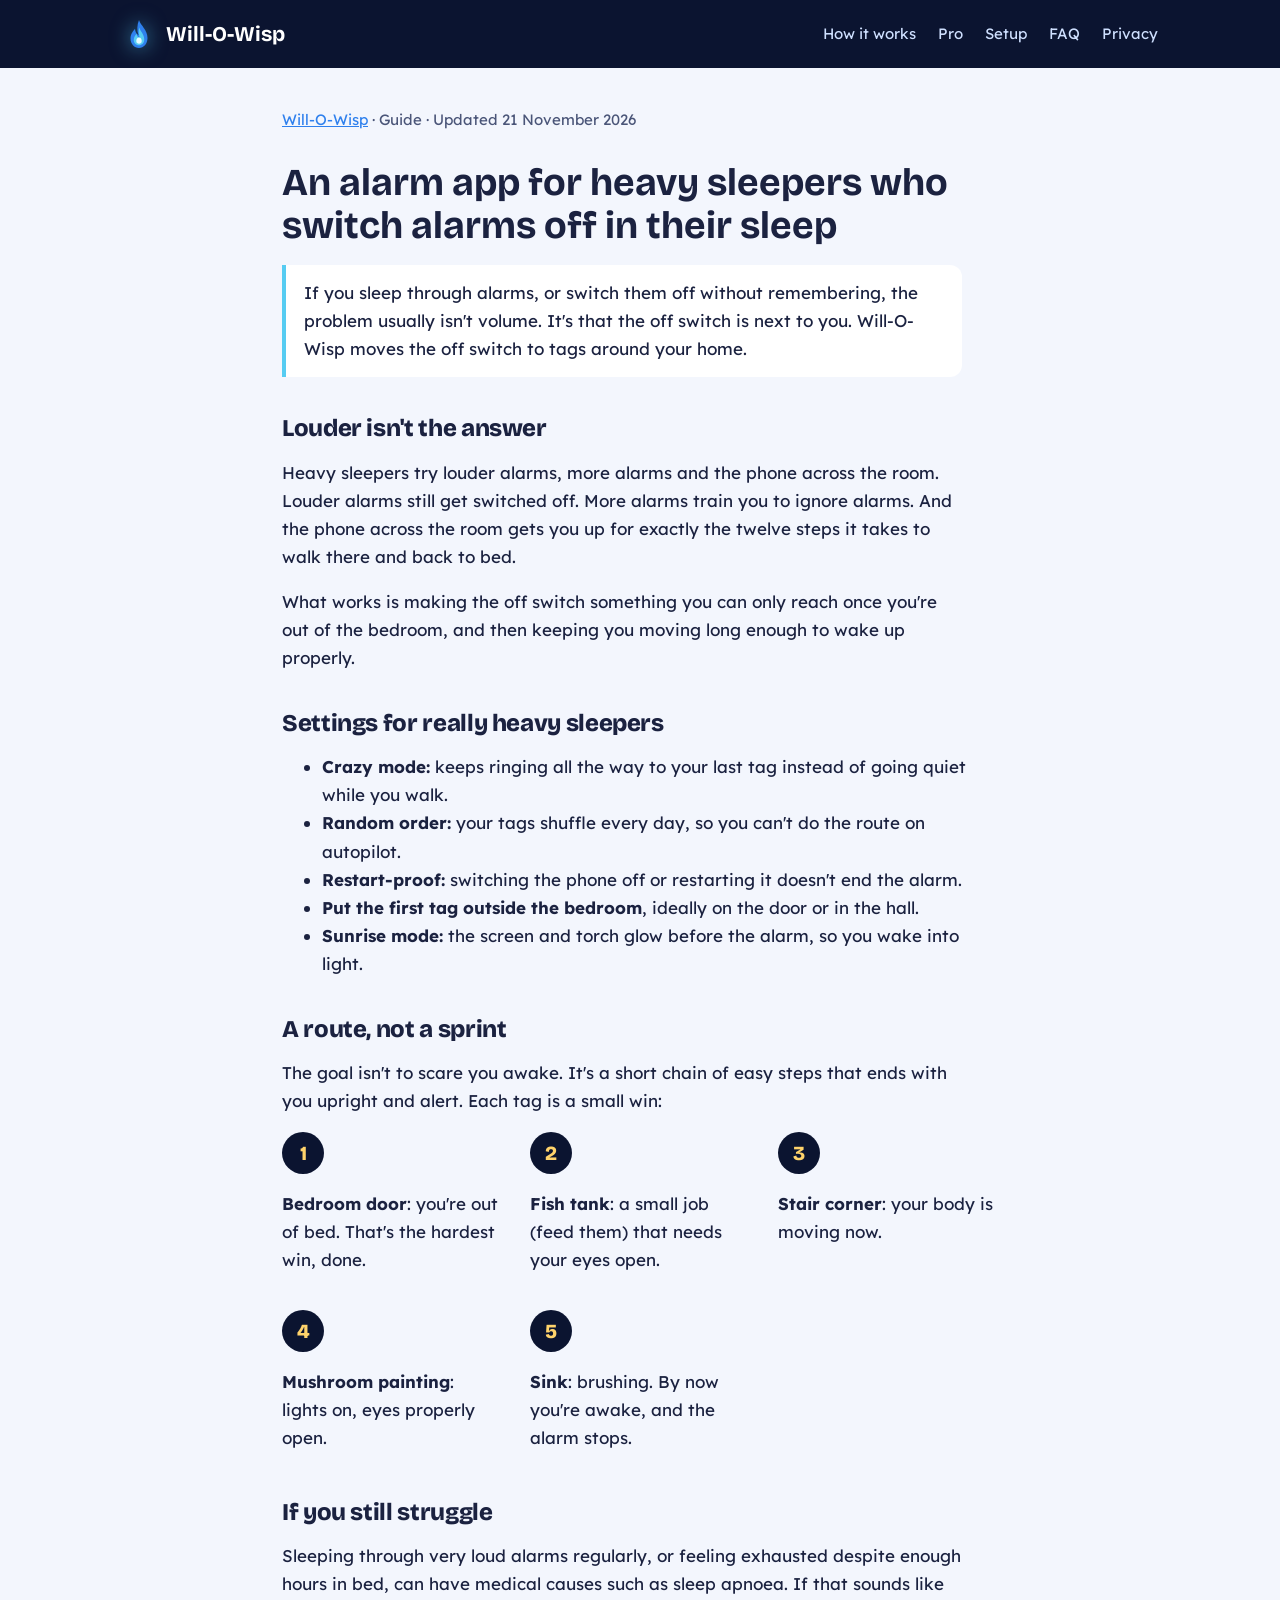
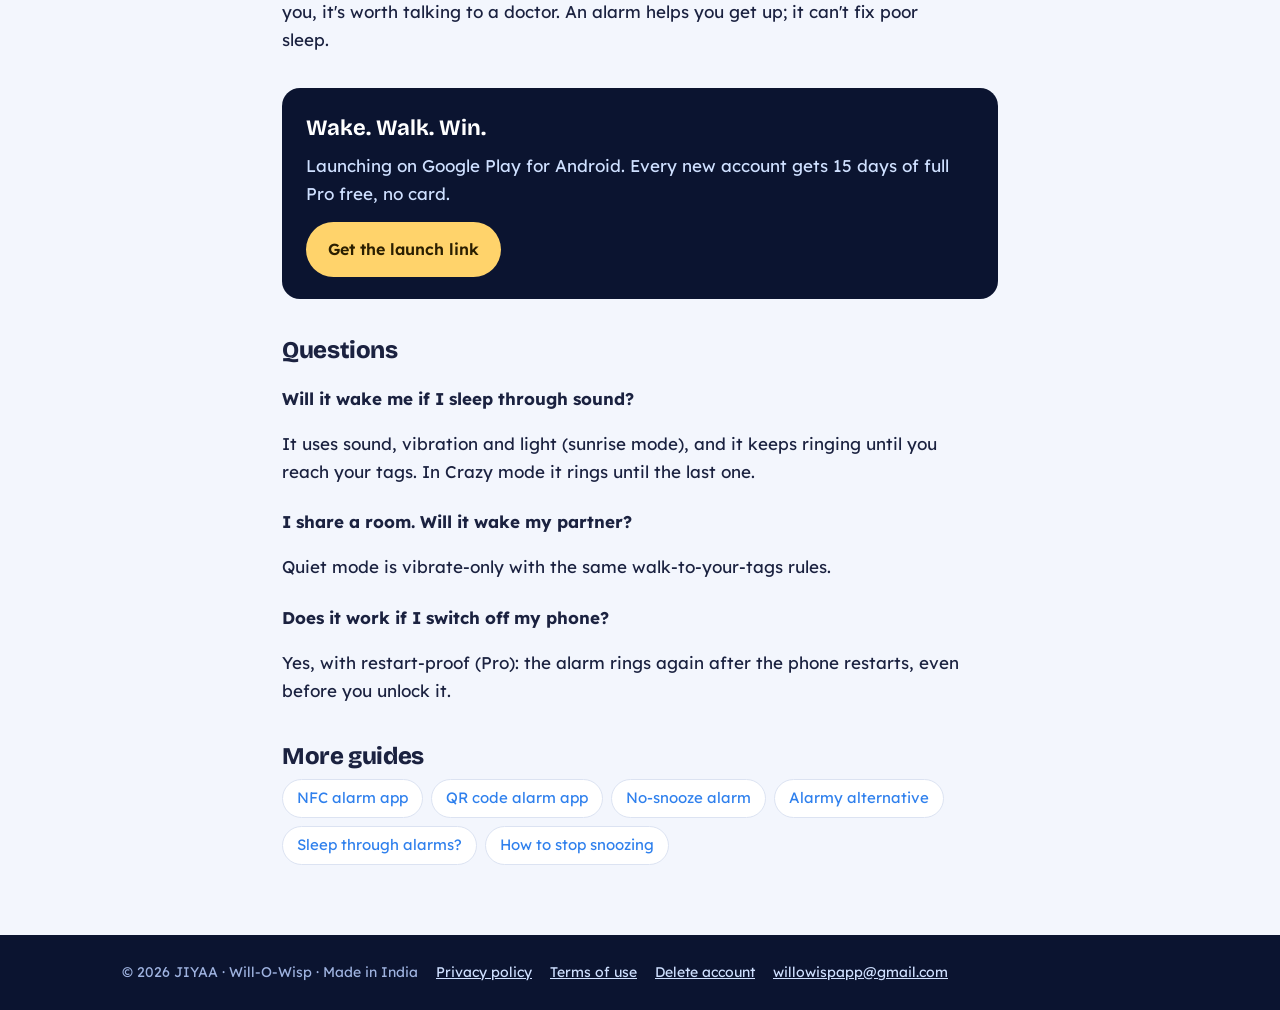
==== alarm-for-heavy-sleepers.html @ 0ce8449d "Add files via upload" ====
<!doctype html>
<html lang="en">
<head>
<meta charset="utf-8">
<meta name="viewport" content="width=device-width, initial-scale=1">
<title>Alarm App for Heavy Sleepers: one you can&#x27;t sleep through | Will-O-Wisp</title>
<meta name="description" content="An alarm app for heavy sleepers who switch off alarms in their sleep. Will-O-Wisp only stops when you walk to tags around your home, with Crazy mode for the heaviest sleepers.">
<link rel="canonical" href="https://willowispalarm.com/alarm-for-heavy-sleepers.html">
<meta property="og:type" content="website">
<meta property="og:title" content="Alarm App for Heavy Sleepers: one you can&#x27;t sleep through | Will-O-Wisp">
<meta property="og:description" content="An alarm app for heavy sleepers who switch off alarms in their sleep. Will-O-Wisp only stops when you walk to tags around your home, with Crazy mode for the heaviest sleepers.">
<meta property="og:url" content="https://willowispalarm.com/alarm-for-heavy-sleepers.html">
<meta property="og:image" content="https://willowispalarm.com/og.jpg">
<meta name="twitter:card" content="summary_large_image">
<link rel="icon" href="favicon.png">
<link rel="preconnect" href="https://fonts.googleapis.com">
<link rel="preconnect" href="https://fonts.gstatic.com" crossorigin>
<link href="https://fonts.googleapis.com/css2?family=Bricolage+Grotesque:wght@700;800&family=Lexend:wght@400;600&display=swap" rel="stylesheet">
<link rel="stylesheet" href="style.css">
<style>
.cta-box{background:var(--night);color:#fff;border-radius:18px;padding:22px 24px;margin:34px 0}
.cta-box h3{margin:0 0 6px;font-family:var(--display);font-size:22px}.cta-box p{color:#CFE0FF;margin:0 0 14px}
.guides{display:flex;flex-wrap:wrap;gap:8px;margin:10px 0 0}.guides a{background:#fff;border:1px solid var(--line);border-radius:999px;padding:6px 14px;text-decoration:none;font-size:15px}
.legal table{border-collapse:collapse;width:100%;margin:12px 0;font-size:15px}.legal th,.legal td{border:1px solid var(--line);padding:8px 10px;text-align:left;vertical-align:top}.legal th{background:#fff}
.steps li{margin-bottom:8px}
</style>
<script type="application/ld+json">[{"@context": "https://schema.org", "@type": "WebPage", "headline": "An alarm app for heavy sleepers who switch alarms off in their sleep", "description": "An alarm app for heavy sleepers who switch off alarms in their sleep. Will-O-Wisp only stops when you walk to tags around your home, with Crazy mode for the heaviest sleepers.", "url": "https://willowispalarm.com/alarm-for-heavy-sleepers.html", "inLanguage": "en", "author": {"@type": "Person", "name": "Pushparaj Subburaj"}, "publisher": {"@type": "Organization", "name": "JIYAA", "url": "https://willowispalarm.com"}, "about": {"@type": "SoftwareApplication", "name": "Will-O-Wisp: Walk Alarm", "operatingSystem": "Android", "applicationCategory": "LifestyleApplication"}, "datePublished": "2026-11-21", "dateModified": "2026-11-21"}, {"@context": "https://schema.org", "@type": "FAQPage", "mainEntity": [{"@type": "Question", "name": "Will it wake me if I sleep through sound?", "acceptedAnswer": {"@type": "Answer", "text": "It uses sound, vibration and light (sunrise mode), and it keeps ringing until you reach your tags. In Crazy mode it rings until the last one."}}, {"@type": "Question", "name": "I share a room. Will it wake my partner?", "acceptedAnswer": {"@type": "Answer", "text": "Quiet mode is vibrate-only with the same walk-to-your-tags rules."}}, {"@type": "Question", "name": "Does it work if I switch off my phone?", "acceptedAnswer": {"@type": "Answer", "text": "Yes, with restart-proof (Pro): the alarm rings again after the phone restarts, even before you unlock it."}}]}, {"@context": "https://schema.org", "@type": "BreadcrumbList", "itemListElement": [{"@type": "ListItem", "position": 1, "name": "Will-O-Wisp", "item": "https://willowispalarm.com/"}, {"@type": "ListItem", "position": 2, "name": "An alarm app for heavy sleepers who switch alarms off in their sleep", "item": "https://willowispalarm.com/alarm-for-heavy-sleepers.html"}]}]</script>
</head>
<body>
<div class="top"><div class="wrap">
<a class="brand" href="index.html"><svg viewBox="20 18 68 68" aria-hidden="true"><path fill="#2F80ED" d="M54,24 C57,35 71,43 71,60 C71,71.5 63.4,80 54,80 C44.6,80 37,71.5 37,61 C37,52 42,46.5 46,41.5 C46.5,48 49,52.5 53,54 C49.5,45 50,34 54,24 Z"/><path fill="#56CCF2" d="M54.5,39 C57,47.5 64.5,52 64.5,63 C64.5,70 59.8,74.5 54,74.5 C48.2,74.5 43.5,70 43.5,64 C43.5,58.5 46.5,55 49,51.5 C49.8,56.5 52,59 55.5,59.5 C53.5,53 52.5,46 54.5,39 Z"/><path fill="#E6FBFF" d="M54,59 C57.3,59 59.5,62.5 59.5,66 C59.5,69.3 57.1,71.5 54,71.5 C50.9,71.5 48.5,69.3 48.5,66 C48.5,62.5 50.7,59 54,59 Z"/></svg>Will-O-Wisp</a>
<nav><a class="hide-sm" href="index.html#how">How it works</a><a class="hide-sm" href="index.html#pro">Pro</a><a class="hide-sm" href="index.html#setup">Setup</a><a href="index.html#faq">FAQ</a><a href="privacy.html">Privacy</a></nav>
</div></div>
<main class="legal">
<p class="date"><a href="index.html">Will-O-Wisp</a> · Guide · Updated 21 November 2026</p>
<h1>An alarm app for heavy sleepers who switch alarms off in their sleep</h1>
<p class="summary">If you sleep through alarms, or switch them off without remembering, the problem usually isn't volume. It's that the off switch is next to you. Will-O-Wisp moves the off switch to tags around your home.</p>

<h2>Louder isn't the answer</h2>
<p>Heavy sleepers try louder alarms, more alarms and the phone across the room. Louder alarms still get switched off. More alarms train you to ignore alarms. And the phone across the room gets you up for exactly the twelve steps it takes to walk there and back to bed.</p>
<p>What works is making the off switch something you can only reach once you're out of the bedroom, and then keeping you moving long enough to wake up properly.</p>
<h2>Settings for really heavy sleepers</h2>
<ul><li><b>Crazy mode:</b> keeps ringing all the way to your last tag instead of going quiet while you walk.</li><li><b>Random order:</b> your tags shuffle every day, so you can't do the route on autopilot.</li><li><b>Restart-proof:</b> switching the phone off or restarting it doesn't end the alarm.</li><li><b>Put the first tag outside the bedroom</b>, ideally on the door or in the hall.</li><li><b>Sunrise mode:</b> the screen and torch glow before the alarm, so you wake into light.</li></ul>
<h2>A route, not a sprint</h2>
<p>The goal isn't to scare you awake. It's a short chain of easy steps that ends with you upright and alert. Each tag is a small win:</p>
<ol class='steps'><li><b>Bedroom door</b>: you're out of bed. That's the hardest win, done.</li><li><b>Fish tank</b>: a small job (feed them) that needs your eyes open.</li><li><b>Stair corner</b>: your body is moving now.</li><li><b>Mushroom painting</b>: lights on, eyes properly open.</li><li><b>Sink</b>: brushing. By now you're awake, and the alarm stops.</li></ol>
<h2>If you still struggle</h2>
<p>Sleeping through very loud alarms regularly, or feeling exhausted despite enough hours in bed, can have medical causes such as sleep apnoea. If that sounds like you, it's worth talking to a doctor. An alarm helps you get up; it can't fix poor sleep.</p>

<div class="cta-box"><h3>Wake. Walk. Win.</h3><p>Launching on Google Play for Android. Every new account gets 15 days of full Pro free, no card.</p><a class="btn btn-main" href="mailto:willowispapp@gmail.com?subject=Tell%20me%20when%20Will-O-Wisp%20launches">Get the launch link</a></div>
<h2>Questions</h2><h3>Will it wake me if I sleep through sound?</h3><p>It uses sound, vibration and light (sunrise mode), and it keeps ringing until you reach your tags. In Crazy mode it rings until the last one.</p><h3>I share a room. Will it wake my partner?</h3><p>Quiet mode is vibrate-only with the same walk-to-your-tags rules.</p><h3>Does it work if I switch off my phone?</h3><p>Yes, with restart-proof (Pro): the alarm rings again after the phone restarts, even before you unlock it.</p>
<h2>More guides</h2>
<div class="guides"><a href="nfc-alarm-app.html">NFC alarm app</a><a href="qr-code-alarm-app.html">QR code alarm app</a><a href="no-snooze-alarm-app.html">No-snooze alarm</a><a href="alarmy-alternative.html">Alarmy alternative</a><a href="how-to-wake-up-if-you-sleep-through-alarms.html">Sleep through alarms?</a><a href="how-to-stop-snoozing.html">How to stop snoozing</a></div>
</main>
<footer class="site"><div class="wrap">
<span>© 2026 JIYAA · Will-O-Wisp · Made in India</span>
<a href="privacy.html">Privacy policy</a><a href="terms.html">Terms of use</a><a href="delete-account.html">Delete account</a><a href="mailto:willowispapp@gmail.com">willowispapp@gmail.com</a>
</div></footer>
</body>
</html>
---- style.css ----
:root{
  --night:#0B1430; --sky:#16224A; --flame:#2F80ED; --wisp:#56CCF2; --ember:#FFD36B;
  --paper:#F3F6FD; --ink:#1B2240; --muted:#4A5578; --line:#DCE3F2;
  --display:"Bricolage Grotesque",system-ui,sans-serif;
  --body:"Lexend",system-ui,-apple-system,"Segoe UI",Roboto,sans-serif;
}
*{box-sizing:border-box}
html{-webkit-text-size-adjust:100%;scroll-behavior:smooth}
body{margin:0;font-family:var(--body);color:var(--ink);background:var(--paper);line-height:1.65;font-size:17px}
img,svg{max-width:100%}
a{color:var(--flame)}
a:focus-visible,button:focus-visible{outline:3px solid var(--wisp);outline-offset:3px;border-radius:6px}
.wrap{max-width:1080px;margin:0 auto;padding:0 22px}

/* top bar */
.top{background:var(--night);color:#fff}
.top .wrap{display:flex;align-items:center;gap:14px;height:68px}
.brand{display:flex;align-items:center;gap:10px;color:#fff;text-decoration:none;font-family:var(--display);font-weight:700;font-size:21px}
.brand svg{width:34px;height:34px;filter:drop-shadow(0 0 10px rgba(86,204,242,.6))}
.top nav{margin-left:auto;display:flex;gap:22px;font-size:15px}
.top nav a{color:#CFE0FF;text-decoration:none}
.top nav a:hover{color:var(--ember)}

/* hero */
.hero{background:radial-gradient(90% 120% at 75% 30%,var(--sky) 0%,var(--night) 65%);color:#fff;padding:56px 0 72px;overflow:hidden}
.hero .wrap{display:grid;grid-template-columns:1.05fr 1fr;gap:40px;align-items:center}
.hero h1{font-family:var(--display);font-weight:800;font-size:clamp(40px,6vw,68px);line-height:1.02;margin:0 0 18px;letter-spacing:-.02em}
.hero p{font-size:19px;color:#D6E2FF;max-width:30em;margin:0 0 28px}
.cta{display:flex;flex-wrap:wrap;gap:12px;align-items:center}
.btn{display:inline-block;padding:14px 22px;border-radius:999px;font-weight:600;text-decoration:none;font-size:16px}
.btn-main{background:var(--ember);color:#2A1E00}
.btn-ghost{color:#fff;border:1.5px solid rgba(255,255,255,.35)}
.btn-ghost:hover{border-color:var(--wisp)}
.soon{font-size:14px;color:#9FB3E0;margin-top:14px}

/* trail illustration */
.trail{width:100%;height:auto}
.trail .path{fill:none;stroke:var(--wisp);stroke-width:3;stroke-dasharray:2 10;stroke-linecap:round;opacity:.8}
.trail .room{fill:none;stroke:rgba(207,224,255,.18);stroke-width:2}
.trail .label{fill:#CFE0FF;font:500 15px var(--body)}
.trail .tag{fill:var(--night);stroke:var(--wisp);stroke-width:3}
.trail .tag-done{fill:var(--wisp)}
.traveller{offset-path:path("M70 330 C 140 330, 150 210, 230 200 S 360 120, 420 150 S 470 300, 520 300");offset-rotate:0deg;animation:walk 6s ease-in-out 0.6s 1 both}
@keyframes walk{from{offset-distance:0%}to{offset-distance:100%}}
@media (prefers-reduced-motion:reduce){.traveller{animation:none;offset-distance:100%}}

/* sections */
section{padding:72px 0}
h2{font-family:var(--display);font-weight:800;font-size:clamp(30px,4vw,42px);line-height:1.1;margin:0 0 14px;letter-spacing:-.015em}
.lead{color:var(--muted);font-size:18px;max-width:38em;margin:0 0 36px}
.steps{list-style:none;padding:0;margin:0;display:grid;grid-template-columns:repeat(3,1fr);gap:28px;counter-reset:s}
.steps li{counter-increment:s;padding-top:58px;position:relative}
.steps li::before{content:counter(s);position:absolute;top:0;left:0;width:42px;height:42px;border-radius:50%;display:grid;place-items:center;background:var(--night);color:var(--ember);font-family:var(--display);font-weight:800;font-size:20px}
.steps h3{font-family:var(--display);font-size:22px;margin:0 0 6px}
.steps p{margin:0;color:var(--muted)}

.modes{background:var(--night);color:#fff}
.modes .lead{color:#C9D6F5}
.mode-grid{display:grid;grid-template-columns:1fr 1fr;gap:2px;background:rgba(255,255,255,.12);border-radius:22px;overflow:hidden}
.mode{background:var(--sky);padding:32px}
.mode h3{font-family:var(--display);font-size:26px;margin:0 0 8px}
.mode p{margin:0;color:#D6E2FF}
.mode .tagline{display:block;margin-top:14px;color:var(--ember);font-weight:600}

.features{display:grid;grid-template-columns:1fr 1fr;gap:44px 56px}
.feature h3{font-family:var(--display);font-size:22px;margin:0 0 6px;display:flex;align-items:center;gap:10px}
.feature h3 span{font-size:26px}
.feature p{margin:0;color:var(--muted)}
.grid8{display:grid;grid-template-columns:repeat(8,14px);grid-template-rows:repeat(7,14px);grid-auto-flow:column;gap:4px;margin-top:14px}
.grid8 i{border-radius:3px;background:#D6DEEF}
.grid8 i.on{background:var(--flame)}
.grid8 i.ice{background:#9FD8F5}

.badges{background:#fff;border-top:1px solid var(--line);border-bottom:1px solid var(--line)}
.badge-row{display:flex;gap:18px;overflow-x:auto;padding-bottom:8px;scroll-snap-type:x mandatory}
.badge{flex:0 0 240px;scroll-snap-align:start;border:1.5px solid var(--line);border-radius:18px;padding:20px}
.badge b{display:block;font-family:var(--display);font-size:19px;margin:6px 0 4px}
.badge .e{font-size:34px}
.badge small{color:var(--muted);font-size:14px}
.badge .d{color:var(--flame);font-weight:600;font-size:13px}

.pricing{display:grid;grid-template-columns:1fr 1.4fr;gap:24px;align-items:start}
.plan{border-radius:22px;padding:30px;background:#fff;border:1.5px solid var(--line)}
.plan.pro{background:var(--night);color:#fff;border-color:var(--night)}
.plan h3{font-family:var(--display);font-size:26px;margin:0 0 4px}
.plan ul{padding-left:20px;margin:14px 0 0}
.plan li{margin:6px 0}
.prices{display:grid;grid-template-columns:repeat(3,1fr);gap:10px;margin-top:20px}
.price{background:var(--sky);border-radius:14px;padding:14px}
.price.best{outline:2px solid var(--ember)}
.price b{display:block;font-family:var(--display);font-size:24px}
.price span{font-size:13px;color:#C9D6F5}
.offer{margin-top:18px;background:var(--ember);color:#2A1E00;border-radius:14px;padding:12px 16px;font-weight:600}
.note{font-size:14px;color:var(--muted);margin-top:14px}
.plan.pro .note{color:#9FB3E0}

.faq details{border-bottom:1px solid var(--line);padding:16px 0}
.faq summary{cursor:pointer;font-family:var(--display);font-weight:700;font-size:20px;list-style:none}
.faq summary::-webkit-details-marker{display:none}
.faq summary::after{content:"+";float:right;color:var(--flame)}
.faq details[open] summary::after{content:"–"}
.faq p{margin:10px 0 0;color:var(--muted);max-width:44em}

.final{background:radial-gradient(80% 140% at 50% 100%,var(--sky),var(--night));color:#fff;text-align:center}
.final h2{margin-bottom:10px}
.final p{color:#D6E2FF;margin:0 auto 26px;max-width:30em}

footer.site{background:var(--night);color:#9FB3E0;font-size:14px;padding:26px 0}
footer.site .wrap{display:flex;flex-wrap:wrap;gap:18px;align-items:center}
footer.site a{color:#CFE0FF}

/* legal pages */
.legal{max-width:760px;margin:0 auto;padding:40px 22px 70px}
.legal h1{font-family:var(--display);font-size:38px;line-height:1.15;margin:0 0 6px}
.legal .date{color:var(--muted);margin:0 0 28px;font-size:15px}
.legal h2{font-size:24px;margin:38px 0 8px}
.legal h3{font-size:17px;margin:22px 0 4px}
.legal p,.legal li{max-width:68ch}
.legal .summary{background:#fff;border-left:4px solid var(--wisp);padding:14px 18px;border-radius:0 12px 12px 0}

@media (max-width:820px){
  .hero .wrap,.pricing{grid-template-columns:1fr}
  .steps,.mode-grid,.features{grid-template-columns:1fr}
  .prices{grid-template-columns:1fr}
  .top nav{gap:16px}
  .top nav .hide-sm{display:none}
  section{padding:56px 0}
}
.hero .soon{margin:16px 0 0;font-size:14px;color:#9FB3E0}
.badge .d{display:block;margin-top:4px}
@media (max-width:820px){.hero .wrap{gap:28px}.hero h1{font-size:42px}}
.pain{background:#fff;border-bottom:1px solid var(--line)}
.pain-grid{display:grid;grid-template-columns:repeat(3,1fr);gap:34px 40px}
.pain article span{font-size:34px;display:block;margin-bottom:6px}
.pain h3{font-family:var(--display);font-size:21px;line-height:1.25;margin:0 0 6px}
.pain p{margin:0;color:var(--muted)}
.why{background:var(--paper)}
.why-grid{display:grid;grid-template-columns:1fr 1fr;gap:40px}
.why-grid p{margin:0;font-size:18px;color:var(--ink)}
@media (max-width:820px){.pain-grid,.why-grid{grid-template-columns:1fr}}
.ph{position:relative;margin:0 0 14px;aspect-ratio:4/3;border-radius:16px;overflow:hidden;background:linear-gradient(160deg,var(--sky),var(--flame));display:grid;place-items:center}
.ph span{font-size:56px}
.ph img{position:absolute;inset:0;width:100%;height:100%;object-fit:cover}
.pain article span{margin-bottom:0}
.single-price{display:grid;grid-template-columns:auto 1fr;gap:4px 14px;align-items:baseline;margin-top:20px;background:var(--sky);border-radius:14px;padding:16px 18px;outline:2px solid var(--ember)}
.single-price b{font-family:var(--display);font-size:28px}
.single-price span{color:#C9D6F5;font-size:14px}
.setup{background:#fff;border-top:1px solid var(--line);border-bottom:1px solid var(--line)}
.flow{list-style:none;margin:0;padding:0;display:grid;grid-template-columns:repeat(4,1fr);gap:30px 26px;position:relative}
.flow li{position:relative;padding-top:6px}
.flow .n{display:inline-grid;place-items:center;width:38px;height:38px;border-radius:50%;background:var(--night);color:var(--ember);font-family:var(--display);font-weight:800;font-size:18px}
.flow .e{font-size:30px;margin-left:10px;vertical-align:middle}
.flow li:not(:nth-child(4n))::after{content:"";position:absolute;top:24px;left:96px;right:-18px;border-top:3px dotted var(--wisp);opacity:.8}
.flow h3{font-family:var(--display);font-size:19px;margin:10px 0 4px}
.flow p{margin:0;color:var(--muted);font-size:15px}
.five{margin-top:40px;background:var(--paper);border-radius:20px;padding:24px 28px}
.five h3{font-family:var(--display);font-size:24px;margin:0 0 8px}
.five ul{margin:0;padding-left:20px}
.five li{margin:6px 0}
.contact{background:var(--paper)}
.btn-dark{background:var(--night);color:#fff}
@media (max-width:820px){.flow{grid-template-columns:1fr 1fr}.flow li::after{display:none}}
@media (max-width:520px){.flow{grid-template-columns:1fr}}
.nfc-explain{background:var(--paper);border-left:4px solid var(--wisp);border-radius:12px;padding:14px 18px;margin:0 0 28px;max-width:760px;color:var(--ink)}
.check-card{background:var(--night);color:#fff;border-radius:22px;padding:28px 26px;text-align:center;margin:24px 0 36px}
.check-card h2{font-family:var(--display);font-size:24px;margin:10px 0 8px;color:#fff}
.check-card p{color:#C9D6F5;margin:0 auto 18px;max-width:520px}
.check-icon{font-size:54px}
.check-card.ok{background:linear-gradient(160deg,#0B1430,#14532d)}
.check-card.bad{background:linear-gradient(160deg,#0B1430,#7f1d1d)}
.check-card.warn{background:linear-gradient(160deg,#0B1430,#5b3a07)}
.check-card .btn{font-size:17px;padding:14px 26px}
.nfc-explain a{font-weight:700}
.fb form{display:flex;flex-direction:column;gap:10px;max-width:720px}
.fb label{font-weight:700;margin-top:18px}
.fb textarea,.fb input{font:inherit;padding:12px 14px;border:1px solid var(--line);border-radius:12px;background:#fff;width:100%}
.stars button{font-size:38px;background:none;border:0;color:#C9D2E8;cursor:pointer;padding:0 4px}
.stars button.on{color:#FFB800}
.chips{display:flex;flex-wrap:wrap;gap:8px}
.chips button{font:inherit;padding:10px 16px;border-radius:999px;border:1px solid var(--line);background:#fff;cursor:pointer}
.chips button.on{background:var(--night);color:#fff;border-color:var(--night)}
.nps button{min-width:44px;padding:10px 0;text-align:center}
.fb .btn{margin-top:22px;align-self:flex-start;border:0;cursor:pointer;font-size:18px}
.fb-msg{margin:6px 0 0}.fb-msg.warn{color:#B42318}
.fb-done{background:var(--paper);border-radius:20px;padding:28px}

/* Google Play badge (official artwork, padding built into the image) */
.play-badge{display:inline-block;line-height:0}
.play-badge img{height:64px;width:auto}
.cta{display:flex;flex-wrap:wrap;align-items:center;gap:8px 14px}
.get-it{text-align:center;margin-top:28px}
.get-it p{margin:0 0 6px;font-weight:600}
.final .play-badge img{height:72px}
.nav-get{font-weight:700;color:var(--ember)!important}
@media (max-width:600px){.play-badge img{height:56px}}

.hero .kicker{font-size:18px;font-weight:600;opacity:.9;margin:-6px 0 14px}
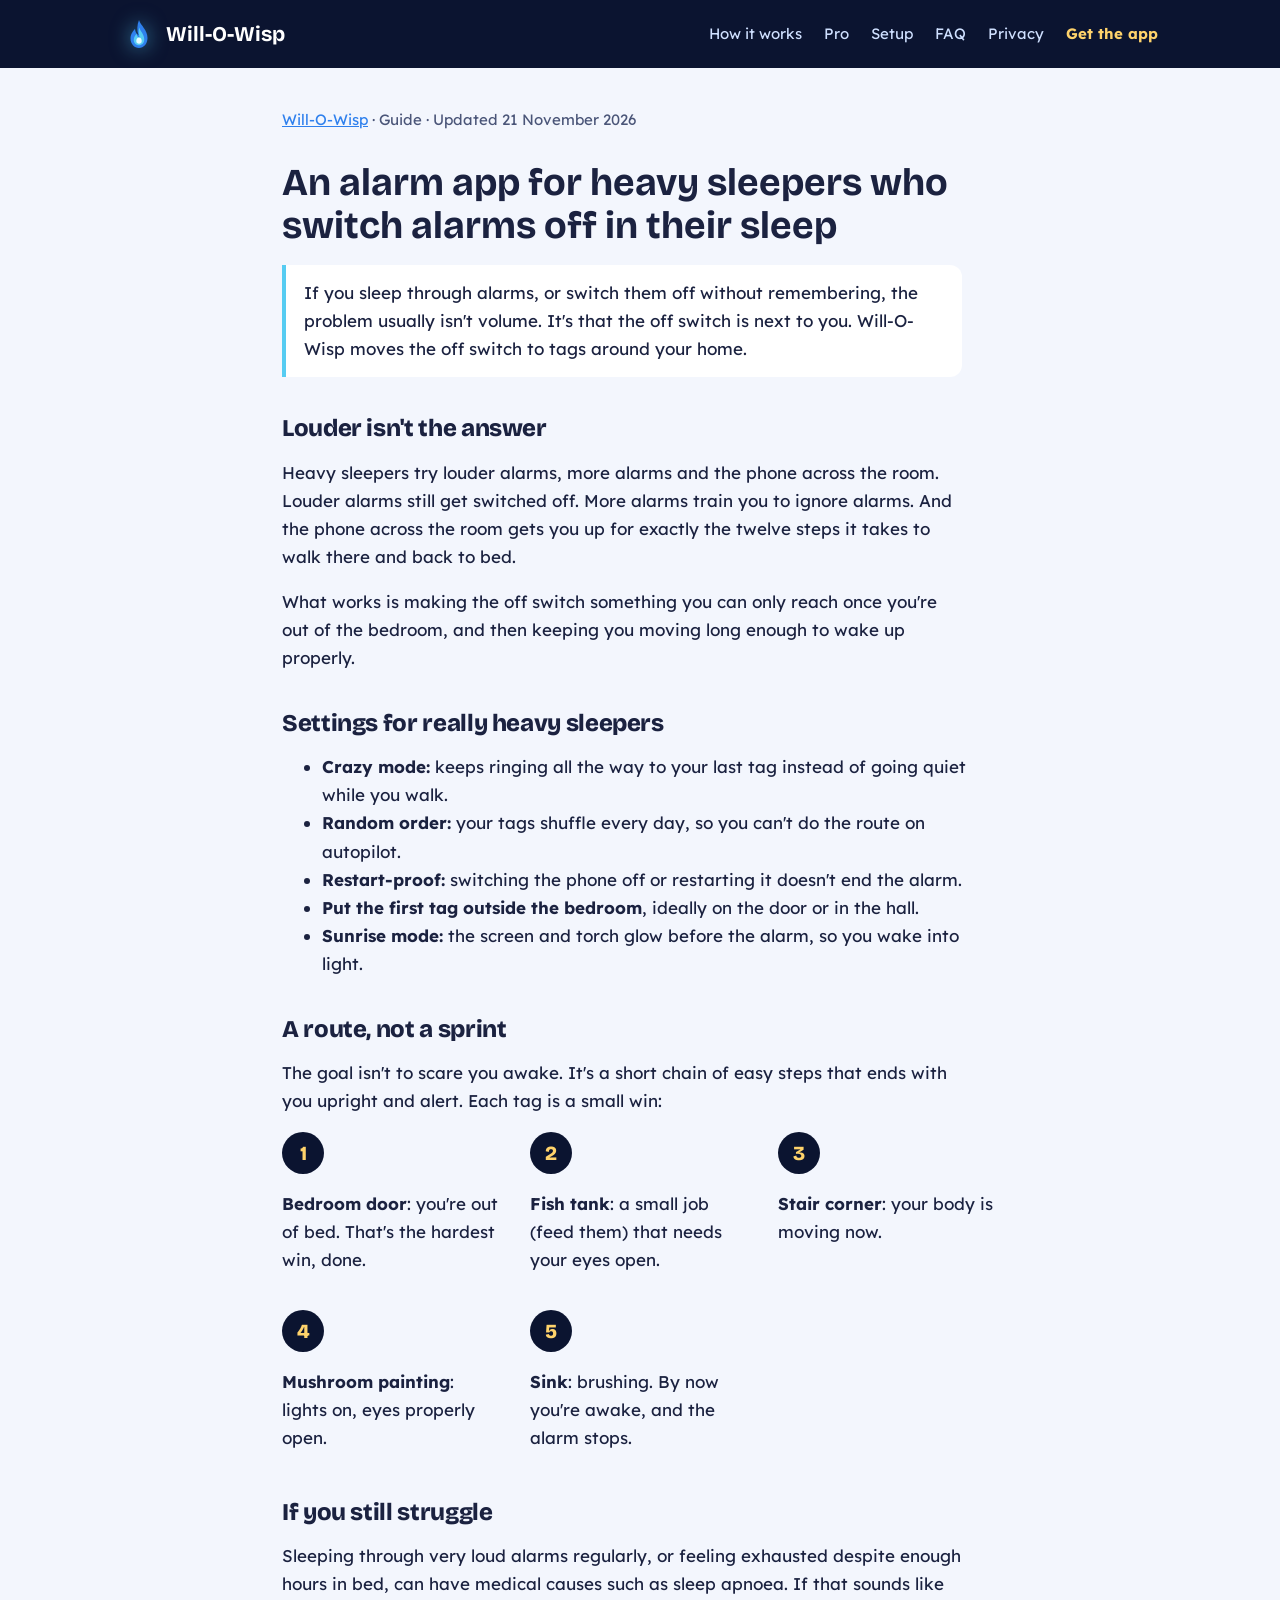
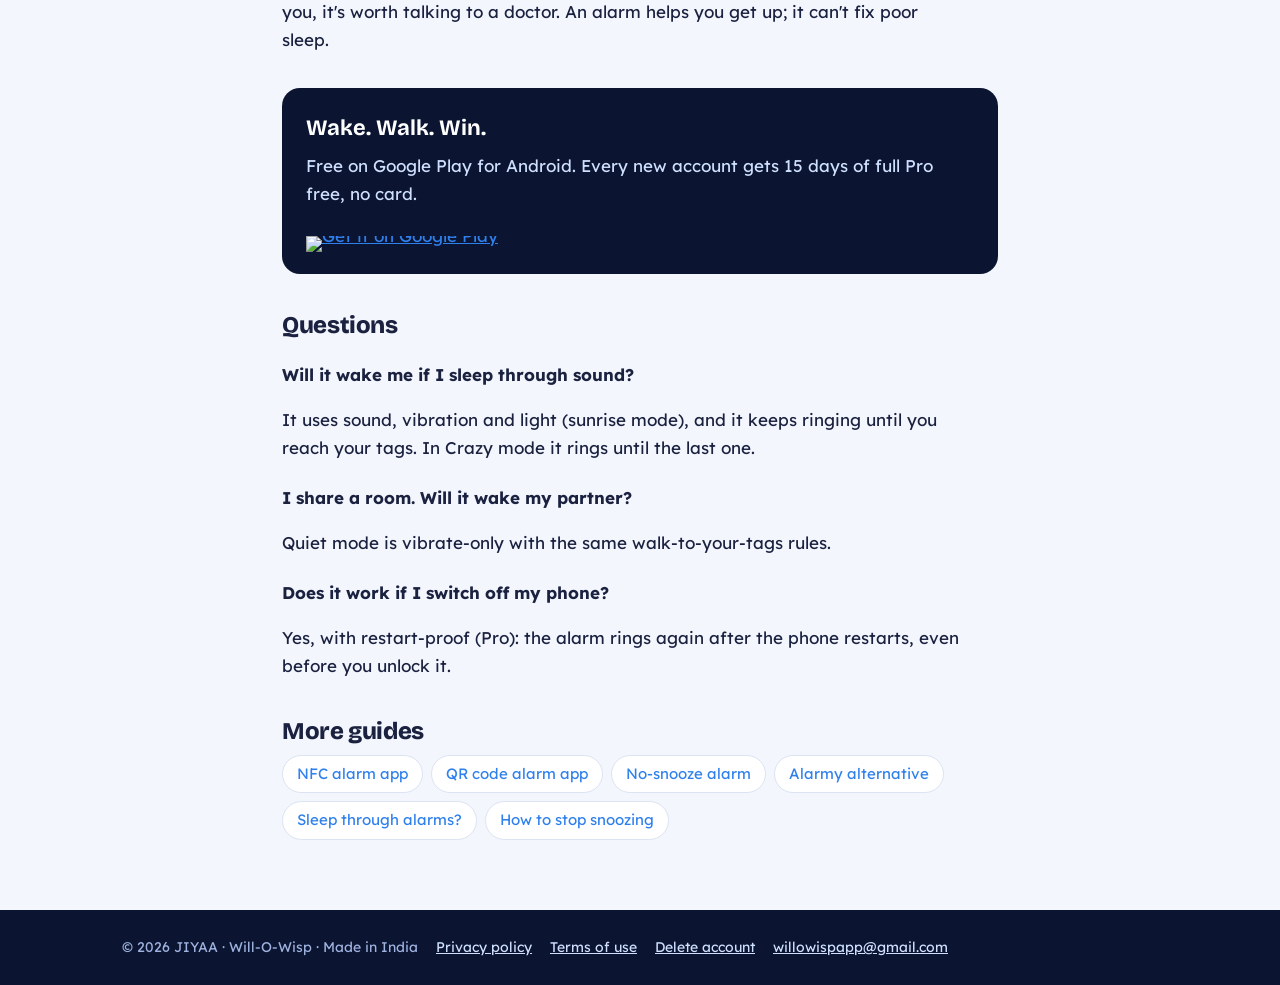
==== commit 55c0b14b: "Add files via upload" ====
--- a/alarm-for-heavy-sleepers.html
+++ b/alarm-for-heavy-sleepers.html
@@ -29,7 +29,7 @@
 <body>
 <div class="top"><div class="wrap">
 <a class="brand" href="index.html"><svg viewBox="20 18 68 68" aria-hidden="true"><path fill="#2F80ED" d="M54,24 C57,35 71,43 71,60 C71,71.5 63.4,80 54,80 C44.6,80 37,71.5 37,61 C37,52 42,46.5 46,41.5 C46.5,48 49,52.5 53,54 C49.5,45 50,34 54,24 Z"/><path fill="#56CCF2" d="M54.5,39 C57,47.5 64.5,52 64.5,63 C64.5,70 59.8,74.5 54,74.5 C48.2,74.5 43.5,70 43.5,64 C43.5,58.5 46.5,55 49,51.5 C49.8,56.5 52,59 55.5,59.5 C53.5,53 52.5,46 54.5,39 Z"/><path fill="#E6FBFF" d="M54,59 C57.3,59 59.5,62.5 59.5,66 C59.5,69.3 57.1,71.5 54,71.5 C50.9,71.5 48.5,69.3 48.5,66 C48.5,62.5 50.7,59 54,59 Z"/></svg>Will-O-Wisp</a>
-<nav><a class="hide-sm" href="index.html#how">How it works</a><a class="hide-sm" href="index.html#pro">Pro</a><a class="hide-sm" href="index.html#setup">Setup</a><a href="index.html#faq">FAQ</a><a href="privacy.html">Privacy</a></nav>
+<nav><a class="hide-sm" href="index.html#how">How it works</a><a class="hide-sm" href="index.html#pro">Pro</a><a class="hide-sm" href="index.html#setup">Setup</a><a href="index.html#faq">FAQ</a><a href="privacy.html">Privacy</a><a class="nav-get" href="https://play.google.com/store/apps/details?id=com.willowisp.nfcalarm&amp;utm_source=website&amp;utm_medium=nav" target="_blank" rel="noopener">Get the app</a></nav>
 </div></div>
 <main class="legal">
 <p class="date"><a href="index.html">Will-O-Wisp</a> · Guide · Updated 21 November 2026</p>
@@ -47,7 +47,7 @@
 <h2>If you still struggle</h2>
 <p>Sleeping through very loud alarms regularly, or feeling exhausted despite enough hours in bed, can have medical causes such as sleep apnoea. If that sounds like you, it's worth talking to a doctor. An alarm helps you get up; it can't fix poor sleep.</p>
 
-<div class="cta-box"><h3>Wake. Walk. Win.</h3><p>Launching on Google Play for Android. Every new account gets 15 days of full Pro free, no card.</p><a class="btn btn-main" href="mailto:willowispapp@gmail.com?subject=Tell%20me%20when%20Will-O-Wisp%20launches">Get the launch link</a></div>
+<div class="cta-box"><h3>Wake. Walk. Win.</h3><p>Free on Google Play for Android. Every new account gets 15 days of full Pro free, no card.</p><a class="play-badge" href="https://play.google.com/store/apps/details?id=com.willowisp.nfcalarm&amp;utm_source=website&amp;utm_medium=guide-alarm-for-heavy-sleepers" target="_blank" rel="noopener"><img src="https://play.google.com/intl/en_us/badges/static/images/badges/en_badge_web_generic.png" alt="Get it on Google Play" width="646" height="250"></a></div>
 <h2>Questions</h2><h3>Will it wake me if I sleep through sound?</h3><p>It uses sound, vibration and light (sunrise mode), and it keeps ringing until you reach your tags. In Crazy mode it rings until the last one.</p><h3>I share a room. Will it wake my partner?</h3><p>Quiet mode is vibrate-only with the same walk-to-your-tags rules.</p><h3>Does it work if I switch off my phone?</h3><p>Yes, with restart-proof (Pro): the alarm rings again after the phone restarts, even before you unlock it.</p>
 <h2>More guides</h2>
 <div class="guides"><a href="nfc-alarm-app.html">NFC alarm app</a><a href="qr-code-alarm-app.html">QR code alarm app</a><a href="no-snooze-alarm-app.html">No-snooze alarm</a><a href="alarmy-alternative.html">Alarmy alternative</a><a href="how-to-wake-up-if-you-sleep-through-alarms.html">Sleep through alarms?</a><a href="how-to-stop-snoozing.html">How to stop snoozing</a></div>
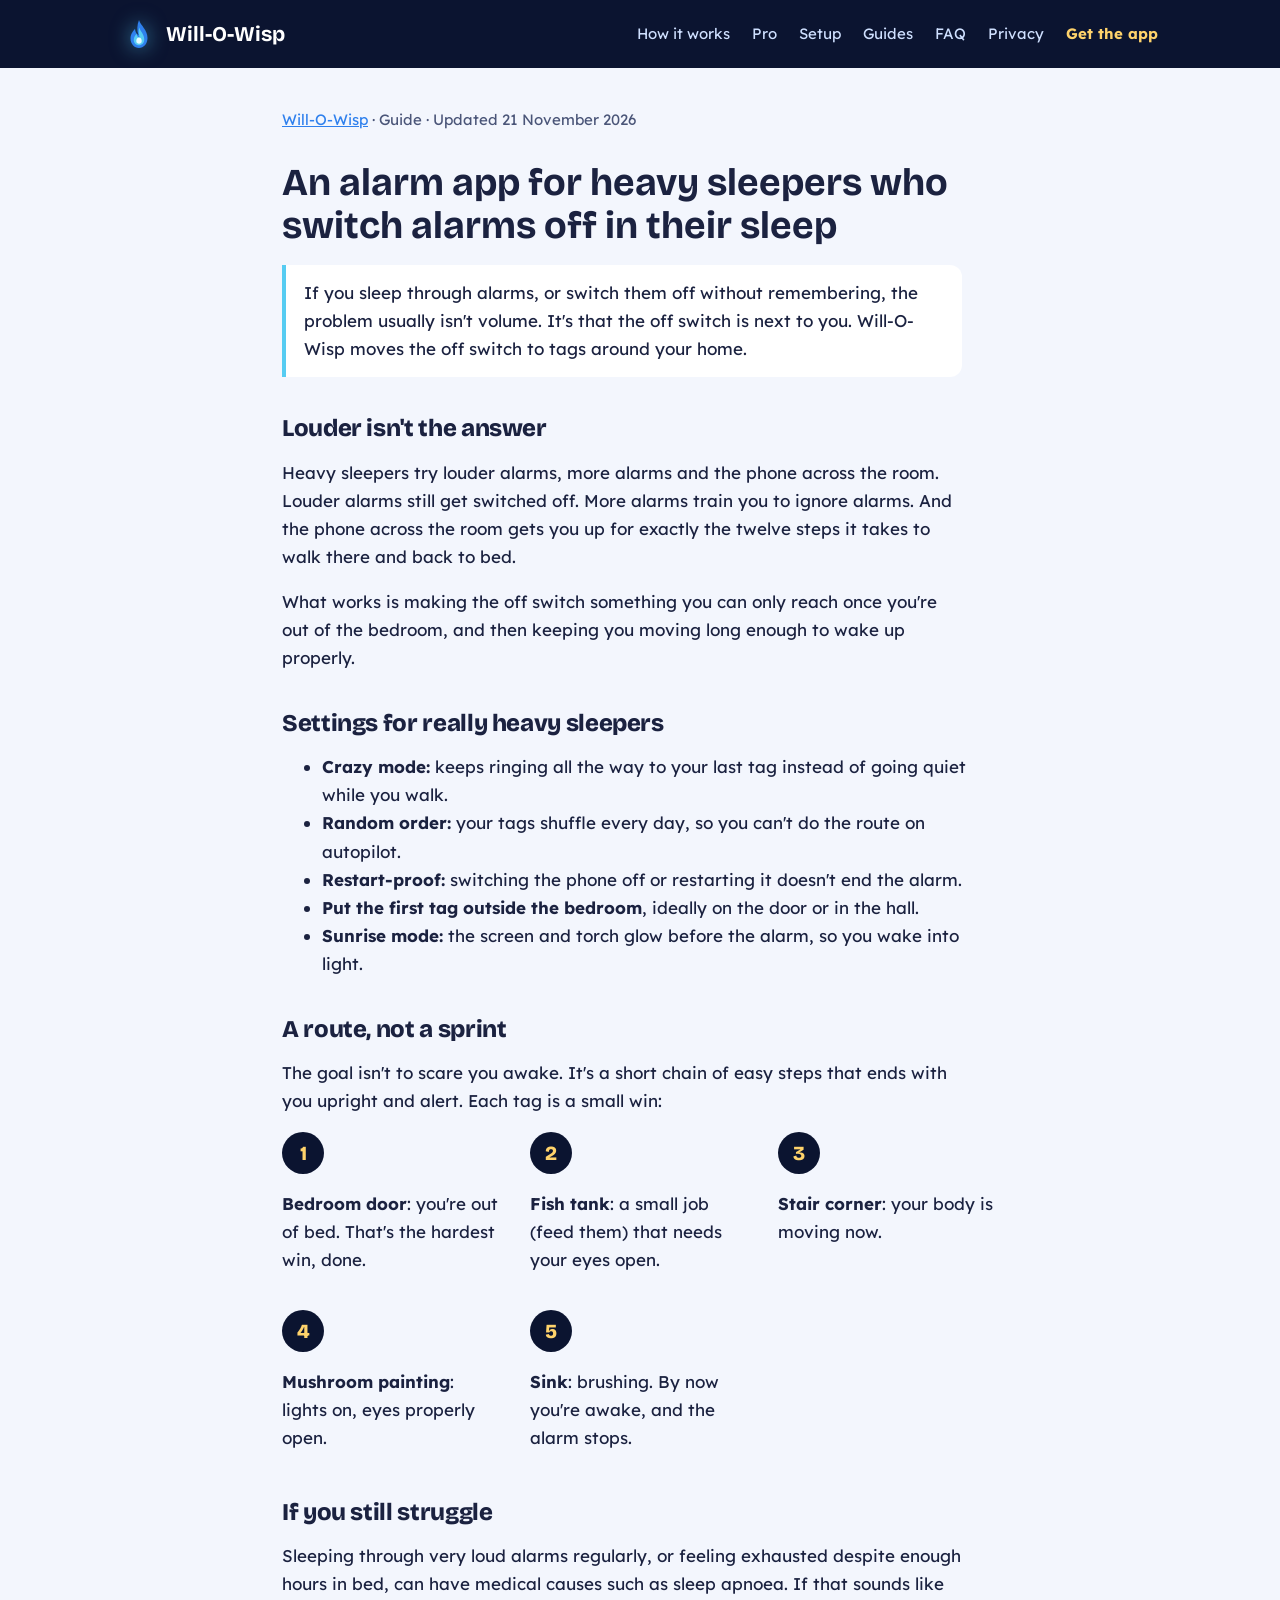
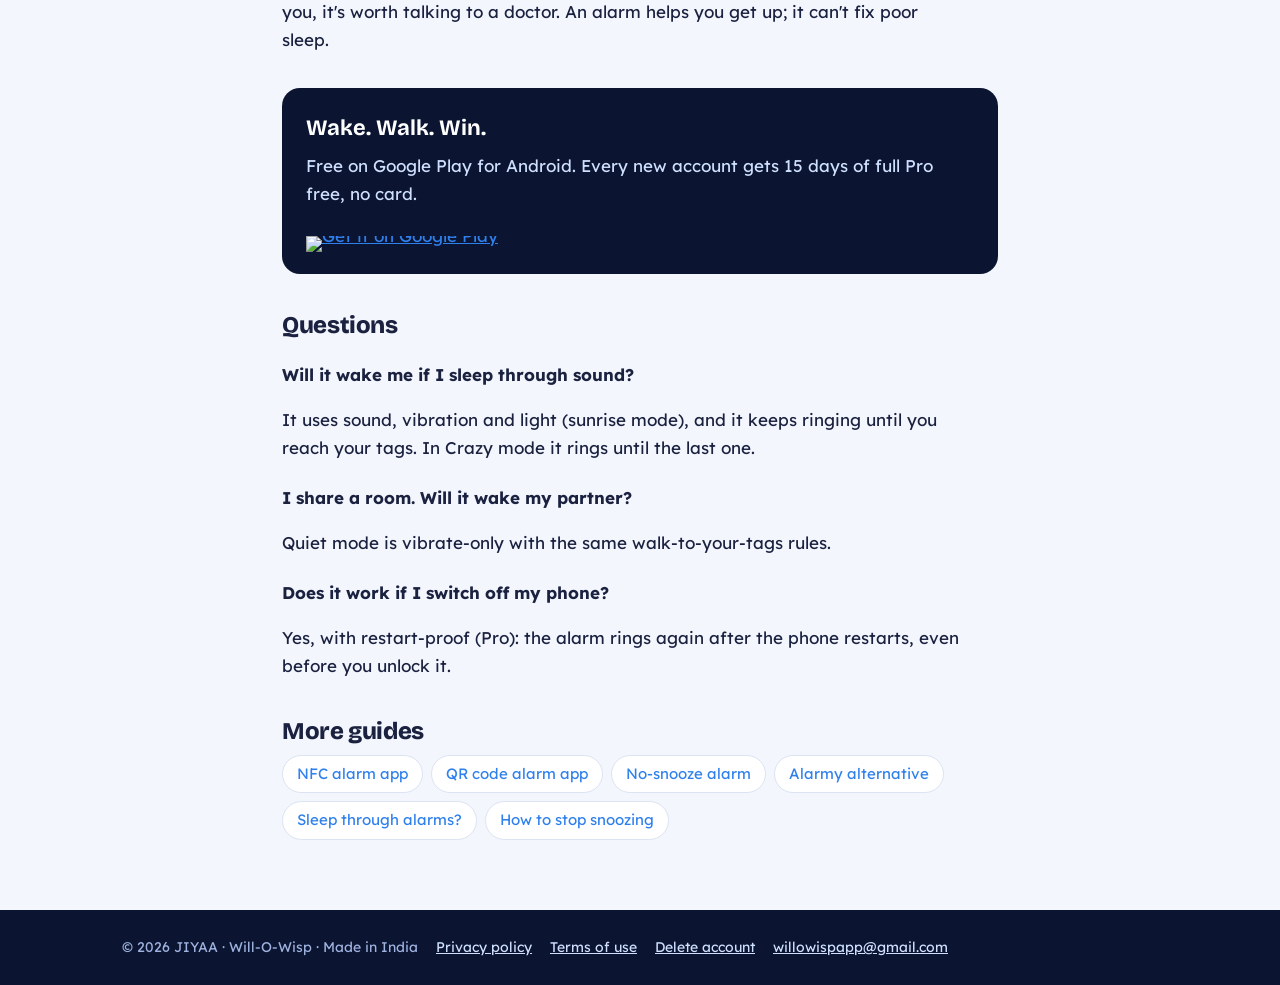
==== commit a1a0a20a: "Add files via upload" ====
--- a/alarm-for-heavy-sleepers.html
+++ b/alarm-for-heavy-sleepers.html
@@ -29,7 +29,7 @@
 <body>
 <div class="top"><div class="wrap">
 <a class="brand" href="index.html"><svg viewBox="20 18 68 68" aria-hidden="true"><path fill="#2F80ED" d="M54,24 C57,35 71,43 71,60 C71,71.5 63.4,80 54,80 C44.6,80 37,71.5 37,61 C37,52 42,46.5 46,41.5 C46.5,48 49,52.5 53,54 C49.5,45 50,34 54,24 Z"/><path fill="#56CCF2" d="M54.5,39 C57,47.5 64.5,52 64.5,63 C64.5,70 59.8,74.5 54,74.5 C48.2,74.5 43.5,70 43.5,64 C43.5,58.5 46.5,55 49,51.5 C49.8,56.5 52,59 55.5,59.5 C53.5,53 52.5,46 54.5,39 Z"/><path fill="#E6FBFF" d="M54,59 C57.3,59 59.5,62.5 59.5,66 C59.5,69.3 57.1,71.5 54,71.5 C50.9,71.5 48.5,69.3 48.5,66 C48.5,62.5 50.7,59 54,59 Z"/></svg>Will-O-Wisp</a>
-<nav><a class="hide-sm" href="index.html#how">How it works</a><a class="hide-sm" href="index.html#pro">Pro</a><a class="hide-sm" href="index.html#setup">Setup</a><a href="index.html#faq">FAQ</a><a href="privacy.html">Privacy</a><a class="nav-get" href="https://play.google.com/store/apps/details?id=com.willowisp.nfcalarm&amp;utm_source=website&amp;utm_medium=nav" target="_blank" rel="noopener">Get the app</a></nav>
+<nav><a class="hide-sm" href="index.html#how">How it works</a><a class="hide-sm" href="index.html#pro">Pro</a><a class="hide-sm" href="index.html#setup">Setup</a><a href="guides.html">Guides</a><a href="index.html#faq">FAQ</a><a class="hide-sm" href="privacy.html">Privacy</a><a class="nav-get" href="https://play.google.com/store/apps/details?id=com.willowisp.nfcalarm&amp;utm_source=website&amp;utm_medium=nav" target="_blank" rel="noopener">Get the app</a></nav>
 </div></div>
 <main class="legal">
 <p class="date"><a href="index.html">Will-O-Wisp</a> · Guide · Updated 21 November 2026</p>
--- a/style.css
+++ b/style.css
@@ -195,3 +195,5 @@
 @media (max-width:600px){.play-badge img{height:56px}}
 
 .hero .kicker{font-size:18px;font-weight:600;opacity:.9;margin:-6px 0 14px}
+
+.top nav a{white-space:nowrap}
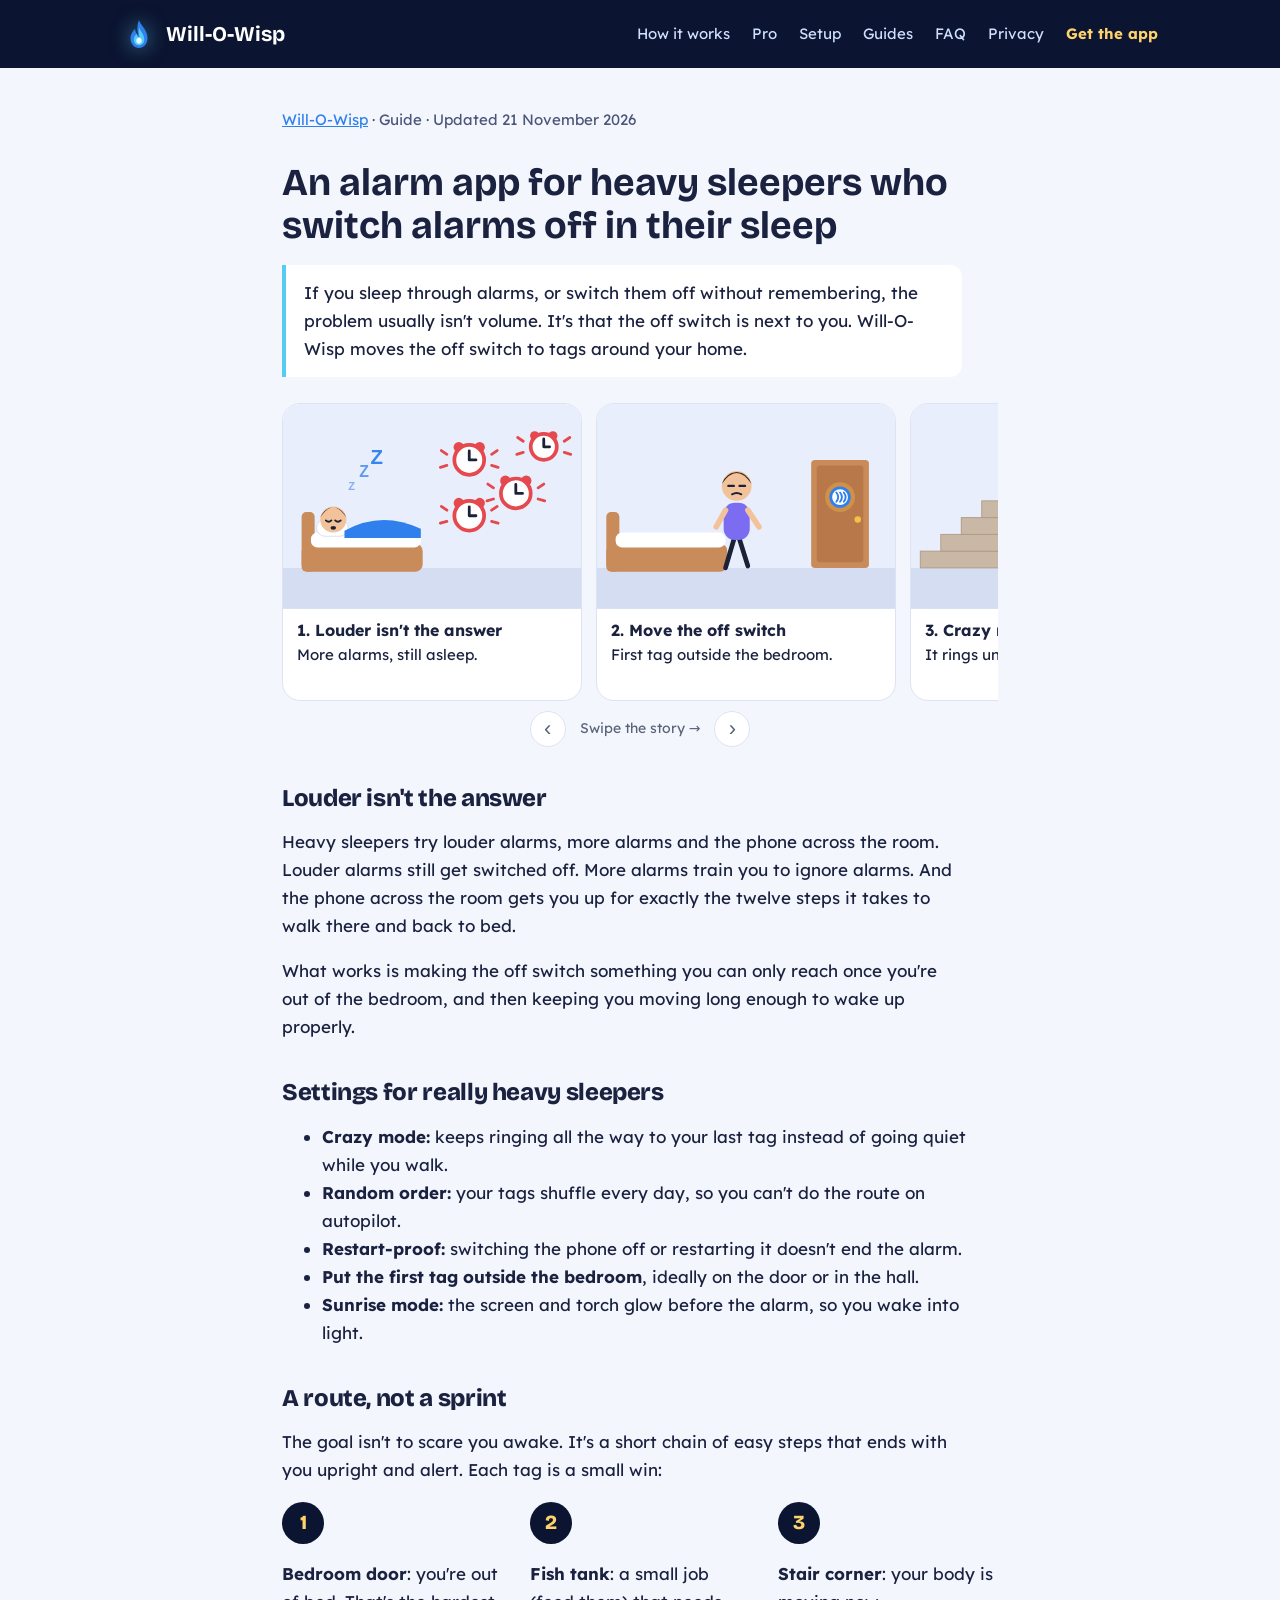
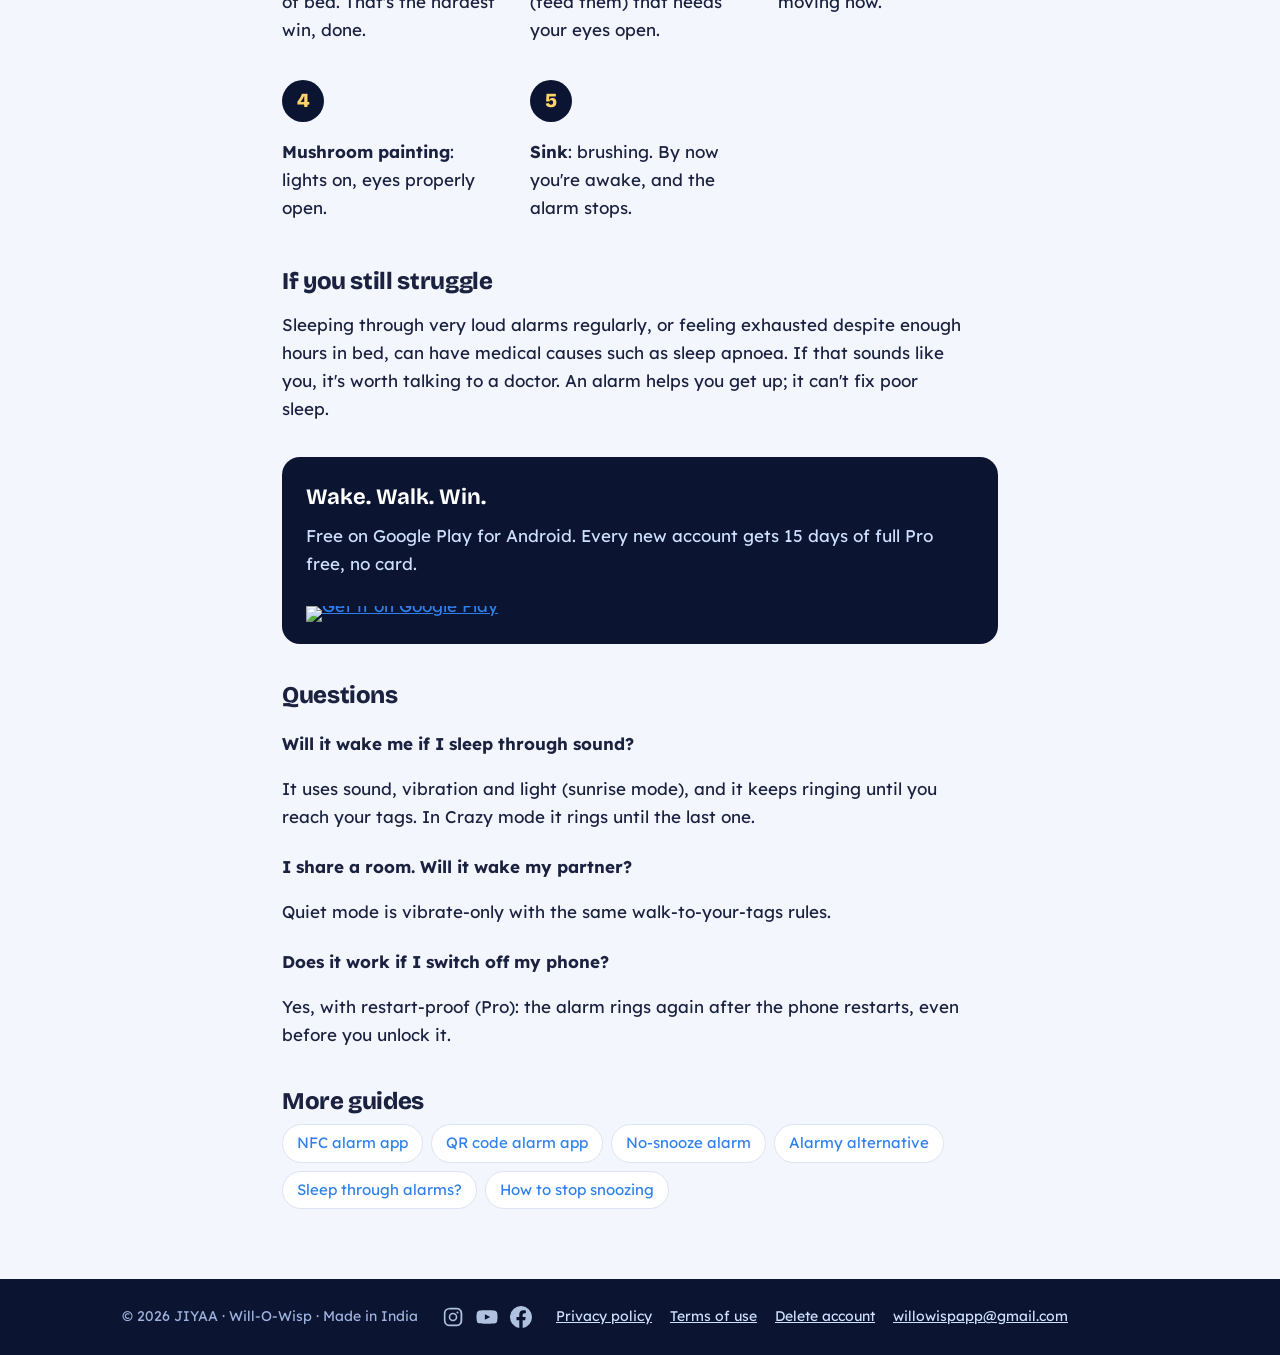
==== commit b4d37f6b: "Add files via upload" ====
--- a/alarm-for-heavy-sleepers.html
+++ b/alarm-for-heavy-sleepers.html
@@ -35,6 +35,8 @@
 <p class="date"><a href="index.html">Will-O-Wisp</a> · Guide · Updated 21 November 2026</p>
 <h1>An alarm app for heavy sleepers who switch alarms off in their sleep</h1>
 <p class="summary">If you sleep through alarms, or switch them off without remembering, the problem usually isn't volume. It's that the off switch is next to you. Will-O-Wisp moves the off switch to tags around your home.</p>
+<section class="toons" aria-label="Picture guide"><div class="toon-track"><figure class="toon"><svg viewBox="0 0 320 220" xmlns="http://www.w3.org/2000/svg" role="img"><rect width="320" height="220" rx="16" fill="#E8EEFB"/><rect x="0" y="176" width="320" height="44" fill="#D5DDF2"/><rect x="20" y="150" width="130" height="30" rx="8" fill="#C98B5A"/><rect x="20" y="116" width="14" height="64" rx="5" fill="#C98B5A"/><rect x="30" y="138" width="118" height="16" rx="7" fill="#FFFFFF"/><rect x="36" y="124" width="34" height="18" rx="9" fill="#FFFFFF" stroke="#D5DDF2"/><circle cx="54" cy="124" r="14" fill="#F2C29B"/><path d="M40,122 Q54,100 68,122 Q64,112 54,111 Q44,112 40,122Z" fill="#3B2A20"/><path d="M46,125 q3,3 6,0 M56,125 q3,3 6,0" stroke="#1B2238" stroke-width="2" fill="none" stroke-linecap="round"/><ellipse cx="54" cy="133" rx="3" ry="2" fill="#1B2238"/><path d="M66,136 q40,-22 82,-2 v10 h-82z" fill="#2F80ED"/><text x="70.0" y="92.0" font-family="Arial Black,Arial" font-weight="900" font-size="12.0" fill="#2F80ED" opacity="0.55">Z</text><text x="82.0" y="78.0" font-family="Arial Black,Arial" font-weight="900" font-size="17.0" fill="#2F80ED" opacity="0.75">Z</text><text x="94.0" y="64.0" font-family="Arial Black,Arial" font-weight="900" font-size="22.0" fill="#2F80ED" opacity="0.9500000000000001">Z</text><circle cx="188.8" cy="46.4" r="5.6" fill="#E5484D"/><circle cx="211.2" cy="46.4" r="5.6" fill="#E5484D"/><circle cx="200" cy="60" r="16" fill="#FFFFFF" stroke="#E5484D" stroke-width="4"/><path d="M200,60 v-9.6 M200,60 h7.2" stroke="#1B2238" stroke-width="3" stroke-linecap="round"/><path d="M176,54 l-6,-4 M224,54 l6,-4 M176,66 l-7,2 M224,66 l7,2" stroke="#E5484D" stroke-width="3" stroke-linecap="round"/><circle cx="238.8" cy="82.4" r="5.6" fill="#E5484D"/><circle cx="261.2" cy="82.4" r="5.6" fill="#E5484D"/><circle cx="250" cy="96" r="16" fill="#FFFFFF" stroke="#E5484D" stroke-width="4"/><path d="M250,96 v-9.6 M250,96 h7.2" stroke="#1B2238" stroke-width="3" stroke-linecap="round"/><path d="M226,90 l-6,-4 M274,90 l6,-4 M226,102 l-7,2 M274,102 l7,2" stroke="#E5484D" stroke-width="3" stroke-linecap="round"/><circle cx="188.8" cy="106.4" r="5.6" fill="#E5484D"/><circle cx="211.2" cy="106.4" r="5.6" fill="#E5484D"/><circle cx="200" cy="120" r="16" fill="#FFFFFF" stroke="#E5484D" stroke-width="4"/><path d="M200,120 v-9.6 M200,120 h7.2" stroke="#1B2238" stroke-width="3" stroke-linecap="round"/><path d="M176,114 l-6,-4 M224,114 l6,-4 M176,126 l-7,2 M224,126 l7,2" stroke="#E5484D" stroke-width="3" stroke-linecap="round"/><circle cx="270.2" cy="34.1" r="4.8999999999999995" fill="#E5484D"/><circle cx="289.8" cy="34.1" r="4.8999999999999995" fill="#E5484D"/><circle cx="280" cy="46" r="14" fill="#FFFFFF" stroke="#E5484D" stroke-width="4"/><path d="M280,46 v-8.4 M280,46 h6.3" stroke="#1B2238" stroke-width="3" stroke-linecap="round"/><path d="M258,40 l-6,-4 M302,40 l6,-4 M258,52 l-7,2 M302,52 l7,2" stroke="#E5484D" stroke-width="3" stroke-linecap="round"/></svg><figcaption><b>1. Louder isn't the answer</b>More alarms, still asleep.</figcaption></figure><figure class="toon"><svg viewBox="0 0 320 220" xmlns="http://www.w3.org/2000/svg" role="img"><rect width="320" height="220" rx="16" fill="#E8EEFB"/><rect x="0" y="176" width="320" height="44" fill="#D5DDF2"/><rect x="10" y="150" width="130" height="30" rx="8" fill="#C98B5A"/><rect x="10" y="116" width="14" height="64" rx="5" fill="#C98B5A"/><rect x="20" y="138" width="118" height="16" rx="7" fill="#FFFFFF"/><path d="M148,142 L138,176 M152,142 L162,174" stroke="#1B2238" stroke-width="5" stroke-linecap="round"/><rect x="136" y="106" width="28" height="40" rx="12" fill="#7C6CF2"/><path d="M162,114 L174,132" stroke="#F2C29B" stroke-width="6" stroke-linecap="round"/><path d="M138,114 L128,132" stroke="#F2C29B" stroke-width="6" stroke-linecap="round"/><circle cx="150" cy="88" r="16" fill="#F2C29B"/><path d="M134,86 Q150,62 166,86 Q162,74 150,73 Q138,74 134,86Z" fill="#3B2A20"/><path d="M141,88 h6 M153,88 h6" stroke="#1B2238" stroke-width="2.4" stroke-linecap="round"/><path d="M145,97 q5,-3 10,0" stroke="#1B2238" stroke-width="2" fill="none" stroke-linecap="round"/><rect x="230" y="60" width="62" height="116" rx="4" fill="#C98B5A"/><rect x="236" y="66" width="50" height="104" rx="3" fill="#B8784A"/><circle cx="280" cy="124.0" r="3.5" fill="#F5C04A"/><circle cx="261" cy="100" r="16" fill="#F5C04A" opacity=".35"/><circle cx="261" cy="100" r="10" fill="#FFFFFF" stroke="#2F80ED" stroke-width="3"/><path d="M257,95 q4,5 0,10" stroke="#2F80ED" stroke-width="2" fill="none" stroke-linecap="round"/><path d="M261,95 q4,5 0,10" stroke="#2F80ED" stroke-width="2" fill="none" stroke-linecap="round"/><path d="M265,95 q4,5 0,10" stroke="#2F80ED" stroke-width="2" fill="none" stroke-linecap="round"/></svg><figcaption><b>2. Move the off switch</b>First tag outside the bedroom.</figcaption></figure><figure class="toon"><svg viewBox="0 0 320 220" xmlns="http://www.w3.org/2000/svg" role="img"><rect width="320" height="220" rx="16" fill="#E8EEFB"/><rect x="0" y="176" width="320" height="44" fill="#D5DDF2"/><path d="M148,142 L138,176 M152,142 L162,174" stroke="#1B2238" stroke-width="5" stroke-linecap="round"/><rect x="136" y="106" width="28" height="40" rx="12" fill="#7C6CF2"/><path d="M162,114 L174,132" stroke="#F2C29B" stroke-width="6" stroke-linecap="round"/><path d="M138,114 L128,132" stroke="#F2C29B" stroke-width="6" stroke-linecap="round"/><circle cx="150" cy="88" r="16" fill="#F2C29B"/><path d="M134,86 Q150,62 166,86 Q162,74 150,73 Q138,74 134,86Z" fill="#3B2A20"/><circle cx="144" cy="88" r="2.6" fill="#1B2238"/><circle cx="156" cy="88" r="2.6" fill="#1B2238"/><ellipse cx="150" cy="97" rx="3.5" ry="4" fill="#1B2238"/><g transform="rotate(15 210 108)"><rect x="196" y="84" width="28" height="48" rx="6" fill="#1B2238"/><rect x="199" y="89" width="22" height="36" rx="3" fill="#56CCF2"/><path d="M210,98 c4,6 6,10 6,14 a6,6 0 0 1 -12,0 c0,-4 2,-8 6,-14z" fill="#FFFFFF" opacity=".9"/></g><path d="M190,94 q-5.0,14 0,28" stroke="#E5484D" stroke-width="3" fill="none" stroke-linecap="round"/><path d="M230,94 q5.0,14 0,28" stroke="#E5484D" stroke-width="3" fill="none" stroke-linecap="round"/><path d="M183,94 q-9.0,14 0,28" stroke="#E5484D" stroke-width="3" fill="none" stroke-linecap="round"/><path d="M237,94 q9.0,14 0,28" stroke="#E5484D" stroke-width="3" fill="none" stroke-linecap="round"/><rect x="10" y="158" width="110" height="18" fill="#C9B8A6" stroke="#B09B86"/><rect x="32" y="140" width="88" height="18" fill="#C9B8A6" stroke="#B09B86"/><rect x="54" y="122" width="66" height="18" fill="#C9B8A6" stroke="#B09B86"/><rect x="76" y="104" width="44" height="18" fill="#C9B8A6" stroke="#B09B86"/><rect x="98" y="86" width="22" height="18" fill="#C9B8A6" stroke="#B09B86"/><text x="250" y="40" text-anchor="middle" font-family="Lexend,Arial" font-weight="700" font-size="14" fill="#E5484D">CRAZY MODE</text></svg><figcaption><b>3. Crazy mode</b>It rings until the very last tag.</figcaption></figure><figure class="toon"><svg viewBox="0 0 320 220" xmlns="http://www.w3.org/2000/svg" role="img"><rect width="320" height="220" rx="16" fill="#E8EEFB"/><rect x="0" y="176" width="320" height="44" fill="#D5DDF2"/><rect x="10" y="150" width="130" height="30" rx="8" fill="#C98B5A"/><rect x="10" y="116" width="14" height="64" rx="5" fill="#C98B5A"/><rect x="20" y="138" width="118" height="16" rx="7" fill="#FFFFFF"/><rect x="26" y="124" width="34" height="18" rx="9" fill="#FFFFFF" stroke="#D5DDF2"/><circle cx="44" cy="124" r="14" fill="#F2C29B"/><path d="M30,122 Q44,100 58,122 Q54,112 44,111 Q34,112 30,122Z" fill="#3B2A20"/><path d="M36,125 q3,3 6,0 M46,125 q3,3 6,0" stroke="#1B2238" stroke-width="2" fill="none" stroke-linecap="round"/><ellipse cx="44" cy="133" rx="3" ry="2" fill="#1B2238"/><path d="M56,136 q40,-22 82,-2 v10 h-82z" fill="#2F80ED"/><rect x="150" y="150" width="130" height="30" rx="8" fill="#C98B5A"/><rect x="150" y="116" width="14" height="64" rx="5" fill="#C98B5A"/><rect x="160" y="138" width="118" height="16" rx="7" fill="#FFFFFF"/><rect x="166" y="124" width="34" height="18" rx="9" fill="#FFFFFF" stroke="#D5DDF2"/><circle cx="184" cy="124" r="14" fill="#F2C29B"/><path d="M170,122 Q184,100 198,122 Q194,112 184,111 Q174,112 170,122Z" fill="#3B2A20"/><path d="M176,125 q3,3 6,0 M186,125 q3,3 6,0" stroke="#1B2238" stroke-width="2" fill="none" stroke-linecap="round"/><ellipse cx="184" cy="133" rx="3" ry="2" fill="#1B2238"/><path d="M196,136 q40,-22 82,-2 v10 h-82z" fill="#2F80ED"/><path d="M262,96 l6,-4 m-6,10 l7,0 m-7,10 l6,4" stroke="#2F80ED" stroke-width="3" stroke-linecap="round"/><g transform="rotate(0 244 120)"><rect x="230" y="96" width="28" height="48" rx="6" fill="#1B2238"/><rect x="233" y="101" width="22" height="36" rx="3" fill="#56CCF2"/><path d="M244,110 c4,6 6,10 6,14 a6,6 0 0 1 -12,0 c0,-4 2,-8 6,-14z" fill="#FFFFFF" opacity=".9"/></g><text x="240" y="40" text-anchor="middle" font-family="Lexend,Arial" font-weight="700" font-size="14" fill="#2F80ED">bzz bzz</text></svg><figcaption><b>4. Quiet mode</b>Vibrate only, so your partner sleeps on.</figcaption></figure></div><div class="toon-nav"><button type="button" class="toon-prev" aria-label="Previous">‹</button><span>Swipe the story →</span><button type="button" class="toon-next" aria-label="Next">›</button></div></section>
+
 
 <h2>Louder isn't the answer</h2>
 <p>Heavy sleepers try louder alarms, more alarms and the phone across the room. Louder alarms still get switched off. More alarms train you to ignore alarms. And the phone across the room gets you up for exactly the twelve steps it takes to walk there and back to bed.</p>
@@ -53,8 +55,13 @@
 <div class="guides"><a href="nfc-alarm-app.html">NFC alarm app</a><a href="qr-code-alarm-app.html">QR code alarm app</a><a href="no-snooze-alarm-app.html">No-snooze alarm</a><a href="alarmy-alternative.html">Alarmy alternative</a><a href="how-to-wake-up-if-you-sleep-through-alarms.html">Sleep through alarms?</a><a href="how-to-stop-snoozing.html">How to stop snoozing</a></div>
 </main>
 <footer class="site"><div class="wrap">
-<span>© 2026 JIYAA · Will-O-Wisp · Made in India</span>
+<span>© 2026 JIYAA · Will-O-Wisp · Made in India</span><span class="social"><a href="https://www.instagram.com/willowispalarm/" target="_blank" rel="noopener" aria-label="Will-O-Wisp on Instagram"><svg viewBox="0 0 24 24" aria-hidden="true"><path fill="currentColor" d="M12 7.3A4.7 4.7 0 1 0 12 16.7 4.7 4.7 0 0 0 12 7.3Zm0 7.7a3 3 0 1 1 0-6 3 3 0 0 1 0 6Zm6-7.9a1.1 1.1 0 1 1-2.2 0 1.1 1.1 0 0 1 2.2 0ZM12 2c-2.7 0-3.1 0-4.1.1-1.1 0-1.8.2-2.4.5-.7.3-1.2.6-1.8 1.2-.6.6-.9 1.1-1.2 1.8-.3.6-.5 1.3-.5 2.4C2 9 2 9.3 2 12s0 3.1.1 4.1c0 1.1.2 1.8.5 2.4.3.7.6 1.2 1.2 1.8.6.6 1.1.9 1.8 1.2.6.3 1.3.5 2.4.5 1 .1 1.4.1 4.1.1s3.1 0 4.1-.1c1.1 0 1.8-.2 2.4-.5.7-.3 1.2-.6 1.8-1.2.6-.6.9-1.1 1.2-1.8.3-.6.5-1.3.5-2.4.1-1 .1-1.4.1-4.1s0-3.1-.1-4.1c0-1.1-.2-1.8-.5-2.4-.3-.7-.6-1.2-1.2-1.8-.6-.6-1.1-.9-1.8-1.2-.6-.3-1.3-.5-2.4-.5C15.1 2 14.7 2 12 2Zm0 1.8c2.7 0 3 0 4 .1 1 0 1.5.2 1.8.3.5.2.8.4 1.2.8.4.4.6.7.8 1.2.1.3.3.8.3 1.8.1 1 .1 1.3.1 4s0 3-.1 4c0 1-.2 1.5-.3 1.8-.2.5-.4.8-.8 1.2-.4.4-.7.6-1.2.8-.3.1-.8.3-1.8.3-1 .1-1.3.1-4 .1s-3 0-4-.1c-1 0-1.5-.2-1.8-.3-.5-.2-.8-.4-1.2-.8-.4-.4-.6-.7-.8-1.2-.1-.3-.3-.8-.3-1.8-.1-1-.1-1.3-.1-4s0-3 .1-4c0-1 .2-1.5.3-1.8.2-.5.4-.8.8-1.2.4-.4.7-.6 1.2-.8.3-.1.8-.3 1.8-.3 1-.1 1.3-.1 4-.1Z"/></svg></a><a href="https://www.youtube.com/@willowispalarm" target="_blank" rel="noopener" aria-label="Will-O-Wisp on YouTube"><svg viewBox="0 0 24 24" aria-hidden="true"><path fill="currentColor" d="M23 7.2a3 3 0 0 0-2.1-2.1C19 4.6 12 4.6 12 4.6s-7 0-8.9.5A3 3 0 0 0 1 7.2 31 31 0 0 0 .5 12a31 31 0 0 0 .5 4.8 3 3 0 0 0 2.1 2.1c1.9.5 8.9.5 8.9.5s7 0 8.9-.5a3 3 0 0 0 2.1-2.1 31 31 0 0 0 .5-4.8 31 31 0 0 0-.5-4.8ZM9.7 15V9l5.8 3-5.8 3Z"/></svg></a><a href="https://www.facebook.com/share/1FBxFHo3qW/" target="_blank" rel="noopener" aria-label="Will-O-Wisp on Facebook"><svg viewBox="0 0 24 24" aria-hidden="true"><path fill="currentColor" d="M24 12a12 12 0 1 0-13.9 11.9v-8.4H7.1V12h3V9.4c0-3 1.8-4.7 4.5-4.7 1.3 0 2.7.2 2.7.2v2.9h-1.5c-1.5 0-2 .9-2 1.9V12h3.3l-.5 3.5h-2.8v8.4A12 12 0 0 0 24 12Z"/></svg></a></span>
 <a href="privacy.html">Privacy policy</a><a href="terms.html">Terms of use</a><a href="delete-account.html">Delete account</a><a href="mailto:willowispapp@gmail.com">willowispapp@gmail.com</a>
 </div></footer>
+<script id="toon-script">
+document.querySelectorAll('.toons').forEach(function(t){var tr=t.querySelector('.toon-track');
+function step(d){var w=tr.querySelector('.toon').getBoundingClientRect().width+14;tr.scrollBy({left:d*w,behavior:'smooth'});}
+t.querySelector('.toon-prev').onclick=function(){step(-1)};t.querySelector('.toon-next').onclick=function(){step(1)};});
+</script>
 </body>
 </html>
--- a/style.css
+++ b/style.css
@@ -197,3 +197,19 @@
 .hero .kicker{font-size:18px;font-weight:600;opacity:.9;margin:-6px 0 14px}
 
 .top nav a{white-space:nowrap}
+
+.social{display:inline-flex;gap:12px;align-items:center;margin:0 6px}
+.social a{display:inline-flex;width:22px;height:22px;opacity:.85}
+.social a:hover{opacity:1}
+.social svg{width:22px;height:22px}
+.follow{margin-top:14px}
+
+/* cartoon carousels on guide pages */
+.toons{margin:22px 0 30px;padding:0!important;background:none!important}
+.toon-track{display:flex;gap:14px;overflow-x:auto;scroll-snap-type:x mandatory;padding:4px 2px 10px;-webkit-overflow-scrolling:touch;scrollbar-width:thin}
+.toon{flex:0 0 min(300px,82%);scroll-snap-align:start;margin:0;background:#fff;border:1px solid var(--line);border-radius:18px;overflow:hidden}
+.toon svg{display:block;width:100%;height:auto}
+.toon figcaption{padding:10px 14px 14px;font-size:15px;line-height:1.4}
+.toon figcaption b{display:block;font-size:16px;margin-bottom:2px}
+.toon-nav{display:flex;align-items:center;justify-content:center;gap:14px;font-size:14px;color:#5A6378}
+.toon-nav button{width:36px;height:36px;border-radius:50%;border:1px solid var(--line);background:#fff;font-size:22px;line-height:1;cursor:pointer;color:inherit}
